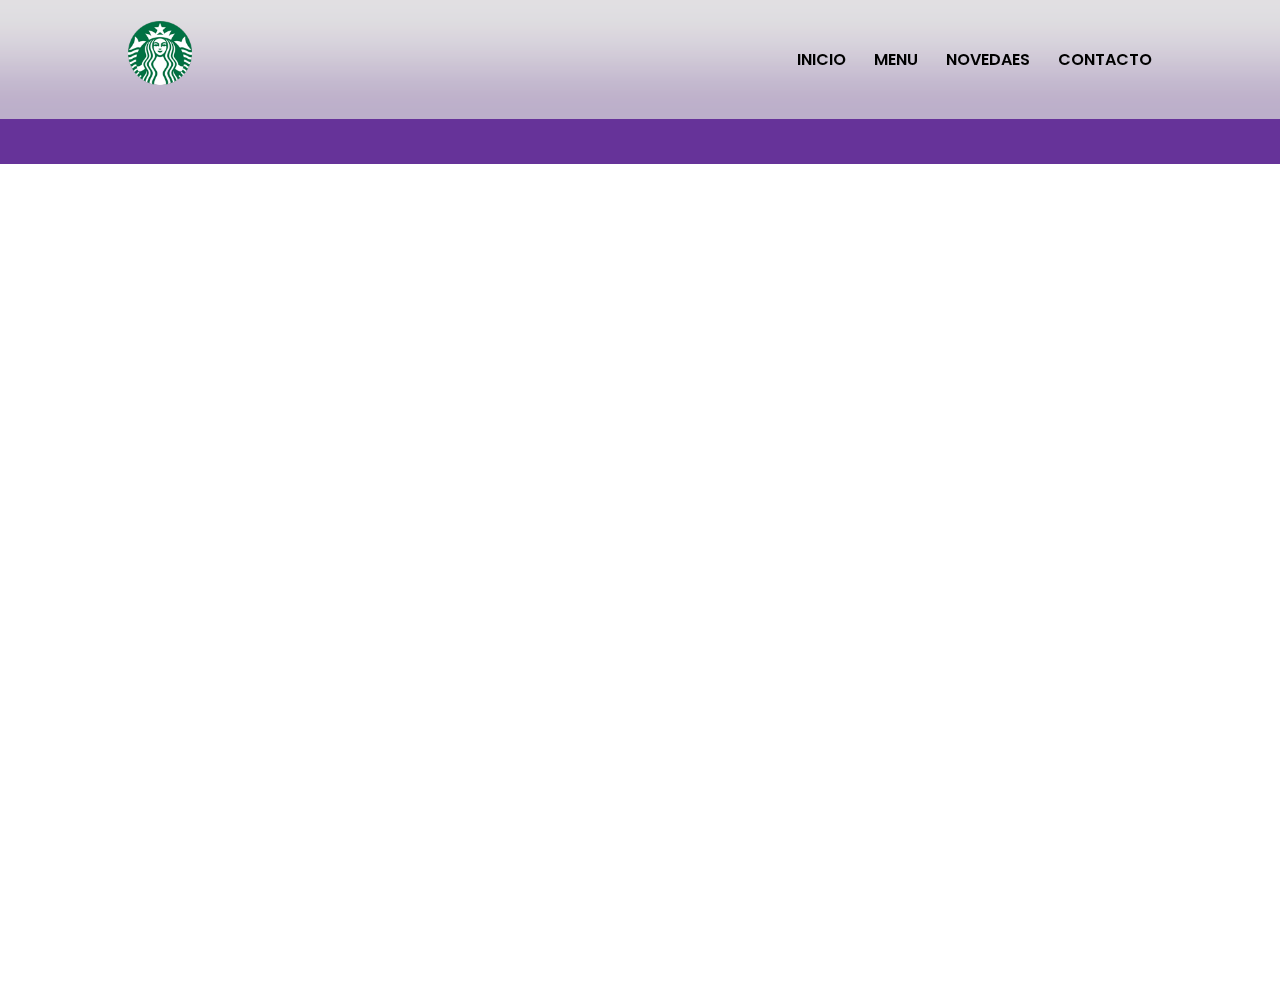
==== index.html @ 30bf035c "feat: :tada: Creacion del repositorio" ====
<!DOCTYPE html>
<html lang="en">

<head>
    <meta charset="UTF-8">
    <meta name="viewport" content="width=device-width, initial-scale=1.0">
    <title>Navbar Responsive</title>
    <link rel="stylesheet" href="styles.css">
    <link href='https://unpkg.com/boxicons@2.1.4/css/boxicons.min.css' rel='stylesheet'>
</head>

<body>
    <header class="header">

        <a href="#" class="logo"><img src="resource/logo.png" alt="logo" id="logo"></div></a>

        <input type="checkbox" id="check">
        <label for="check" class="icons">

            <img class='bx bx-menu' id="menu-icon" src="resource/menu.png" alt="">
            <img class='bx bx-menu-alt-right' id="close-icon" src="resource/close.png" alt="">

        </label>

        <nav class="navbar">
            <a href="" style="--i:0;">INICIO</a>
            <a href="https://www.starbucks.com.co/menu" style="--i:1;">MENU</a>
            <a href="https://www.starbucks.com.co/seccion/novedades" style="--i:2;">NOVEDAES</a>
            <a href="https://www.starbucks.com.co/stores" style="--i:3;">CONTACTO</a>
        </nav>
    </header>
    <section>
        
    </section>

</body>

</html>
---- styles.css ----
@import url('https://fonts.googleapis.com/css2?family=Poppins:ital,wght@0,100;0,200;0,300;0,400;0,500;0,600;0,700;0,800;0,900;1,100;1,200;1,300;1,400;1,500;1,600;1,700;1,800;1,900&display=swap');


* {
    margin: 0;
    padding: 0;
    box-sizing: border-box;
    font-family: "Poppins", sans-serif;
}

body {
    min-height: 100vh;
/*    background: url("resource/Rect-Light.svg") no-repeat;*/
    background-color: ;
    background-size: cover;
    background-position: center;
}

.header {
    position: fixed;
    top: 0;
    left: 0;
    width: 100%;
    padding: 1.3rem 10%;
    /*background: rgba(0, 0, 0, .1);
 backdrop-filter: blur(50px);*/
    display: flex;
    justify-content: space-between;
    align-items: center;
    z-index: 100;
}

.header::before {
    content: '';
    position: absolute;
    top: 0;
    left: 0;
    width: 100%;
    height: 100%;
    background: rgba(0, 0, 0, .1);
    backdrop-filter: blur(50px);
    z-index: -1;
}

.header::after {
    content: '';
    position: absolute;
    top: 0;
    left: -100%;
    width: 100%;
    height: 100%;
    background: linear-gradient(90deg, transparent, rgba(255, 255, 255, .4), transparent);
    transition: 2s;
}

.header:hover::after {
    left: 100%;
}

.logo {
    font-size: 2rem;
    color: #fff;
    text-decoration: none;
    font-weight: 700;
    
}

#logo{
    height: 4rem;
}
.navbar a {
    font-size: 1rem;
    color: #000;
    text-decoration: none;
    font-weight: 600;
    margin-left: 1.5rem;
}

#check {
    display: none;
}

.icons {
    position: absolute;
    right: 5%;
    font-size: 2.8rem;
    color: #fff;
    cursor: pointer;
    display: none;
}

section {
    margin: 100px auto;
    padding: 2rem;
    color: rebeccapurple;
    background-color: rebeccapurple;
}

.card {
    width: 252px;
    height: 265px;
    background: white;
    border-radius: 30px;
    box-shadow: 2px 2px 20px#bebebe ;
    transition: 0.2s ease-in-out;
}

.img {
    width: 100%;
    height: 50%;
    border-top-left-radius: 30px;
    border-top-right-radius: 30px;
    background: linear-gradient(#e66465, #9198e5);
    display: flex;
    align-items: top;
    justify-content: right;
}

.save {
    transition: 0.2s ease-in-out;
    border-radius: 10px;
    margin: 20px;
    width: 30px;
    height: 30px;
    background-color: #ffffff;
    display: flex;
    align-items: center;
    justify-content: center;
}

.text {
    margin: 20px;
    display: flex;
    flex-direction: column;
    align-items: space-around;
}

.save .svg {
    transition: 0.2s ease-in-out;
    width: 15px;
    height: 15px;
}

.icon-box {
    margin-top: 15px;
    width: 70%;
    padding: 10px;
    background-color: #e3fff9;
    border-radius: 10px;
    display: flex;
    align-items: center;
    justify-content: left;
}

.icon-box svg {
    width: 17px;
}

.text .h3 {
    font-family: 'Lucida Sans' sans-serif;
    font-size: 15px;
    font-weight: 600;
    color: black;
}

.text .p {
    font-family: 'Lucida Sans' sans-serif;
    color: #999999;
    font-size: 13px;
}

.icon-box .span {
    margin-left: 10px;
    font-family: 'Lucida Sans' sans-serif;
    font-size: 13px;
    font-weight: 500;
    color: #9198e5;
}

.card:hover {
    cursor: pointer;
    box-shadow: 0px 10px 20px rgba(0, 0, 0, 0.1);
}

.save:hover {
    transform: scale(1.1) rotate(10deg);
}

.save:hover .svg {
    fill: #ced8de;
}







/*BREAKPOINTS*/

@media (max-width: 990px) {

    .header {
        padding: 1.3rem 5%;

    }

}

@media (max-width: 768px) {

    .icons {
        display: inline-flex;
    }

    #check:checked~.icons #menu-icon {
        display: none;
    }

    .icons #close-icon {
        display: none;
    }

    #check:checked~.icons #close-icon {
        display: block;
    }

    .navbar {
        position: absolute;
        top: 100%;
        left: 0;
        width: 100%;
        height: 0;
        background: rgba(0, 0, 0, .1);
        backdrop-filter: blur(50px);
        box-shadow: 0 .5 1rem rgba(0, 0, 0, .1);
        overflow: hidden;
        transition: .3s ease;
    }

    #check:checked~.navbar {
        height: 17.7rem;
    }

    .navbar a {
        display: block;
        font-size: 1.1rem;
        margin: 1.5rem 0;
        text-align: center;
        transform: translateY(-50px);
        opacity: 0;
        transition: .3s ease;

    }

    #check:checked~.navbar a {
        transform: translateY(0);
        transition-delay: calc(.15s * var(--i));
        opacity: 1;
    }

}
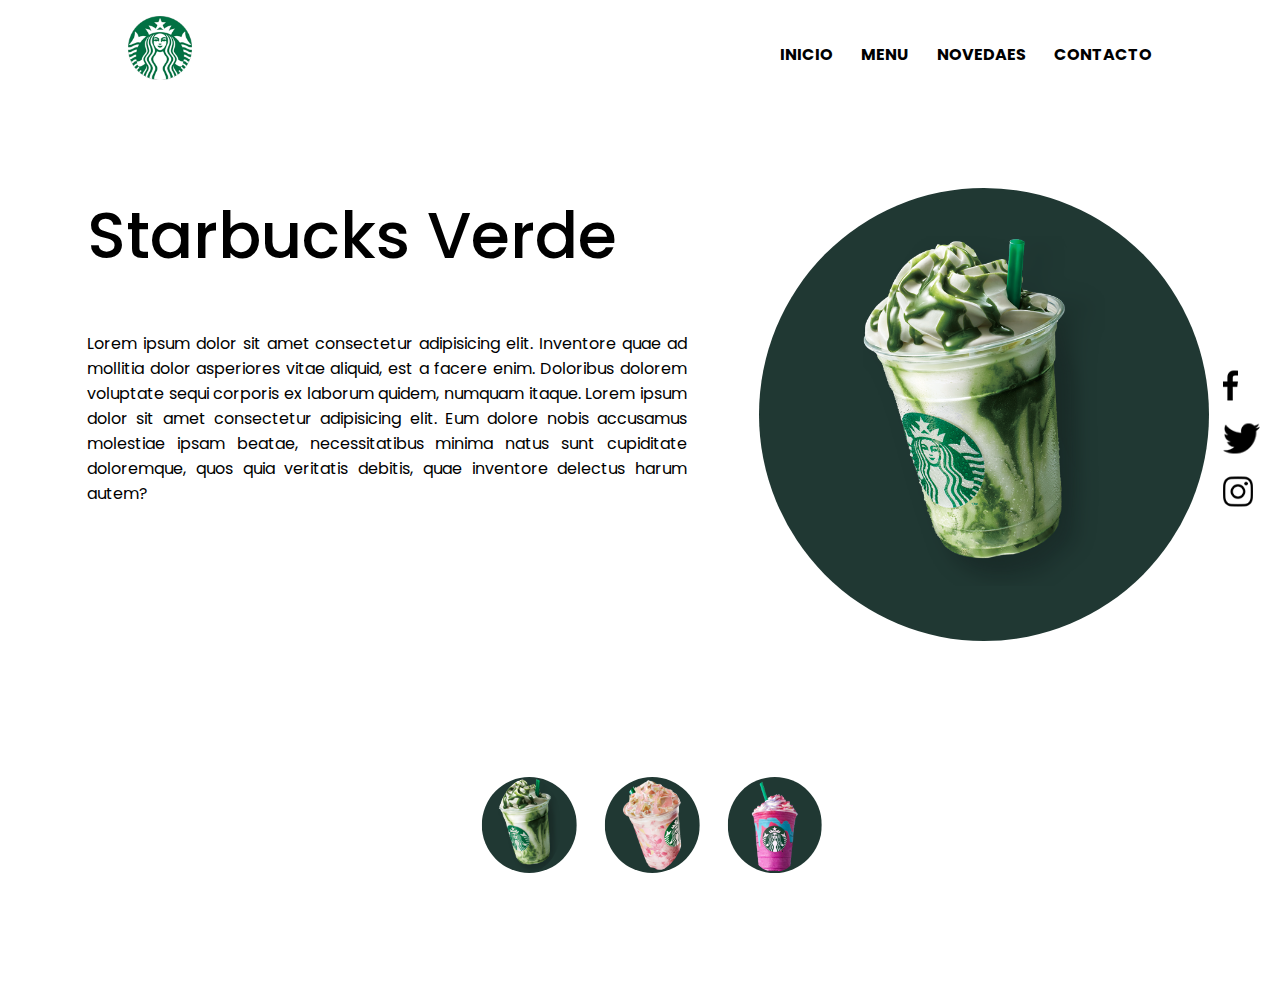
==== commit f3facb80: "feat: :lipstick: nuevos estilos" ====
--- a/index.html
+++ b/index.html
@@ -4,7 +4,7 @@
 <head>
     <meta charset="UTF-8">
     <meta name="viewport" content="width=device-width, initial-scale=1.0">
-    <title>Navbar Responsive</title>
+    <title>Starbucks</title>
     <link rel="stylesheet" href="styles.css">
     <link href='https://unpkg.com/boxicons@2.1.4/css/boxicons.min.css' rel='stylesheet'>
 </head>
@@ -30,7 +30,35 @@
         </nav>
     </header>
     <section>
-        
+
+        <div class="contenedor-principal">
+            <div class="descripcion-producto">
+                <h1>Starbucks Verde</h1>
+                <p>Lorem ipsum dolor sit amet consectetur adipisicing elit. Inventore quae ad mollitia dolor asperiores
+                    vitae aliquid, est a facere enim. Doloribus dolorem voluptate sequi corporis ex laborum quidem,
+                    numquam itaque.
+                Lorem ipsum dolor sit amet consectetur adipisicing elit. Eum dolore nobis accusamus molestiae ipsam beatae, necessitatibus minima natus sunt cupiditate doloremque, quos quia veritatis debitis, quae inventore delectus harum autem?</p>
+            </div>
+
+            <div class="imagen">
+                <img src="resource/img1.png" alt="">
+            </div>
+
+        </div>
+
+        <div class="redes-sociales">
+            <a href="https://www.facebook.com/StarbucksColombia/?locale=es_LA" class="icono-facebook"><img
+                    src="resource/facebook.png" alt="Facebook"></a>
+            <a href="https://twitter.com/Starbucks" class="icono-twitter"><img src="resource/twitter.png" alt="Twitter"></a>
+            <a href="https://www.instagram.com/starbuckscol/?hl=es" class="icono-instagram"><img src="resource/instagram.png" alt="Instagram"></a>
+        </div>
+
+        <foooter class="footer">
+            <a href="#"><img src="resource/thumb1.png" alt=""></a>
+            <a href="thumb2.html"><img src="resource/thumb2.png" alt=""></a>
+            <a href="thumb3.html"><img src="resource/thumb3.png" alt=""></a>
+        </foooter>
+
     </section>
 
 </body>
--- a/styles.css
+++ b/styles.css
@@ -4,14 +4,14 @@
 * {
     margin: 0;
     padding: 0;
+    font-size: 16px;
     box-sizing: border-box;
     font-family: "Poppins", sans-serif;
 }
 
 body {
     min-height: 100vh;
-/*    background: url("resource/Rect-Light.svg") no-repeat;*/
-    background-color: ;
+    /*    background: url("resource/Rect-Light.svg") no-repeat;*/
     background-size: cover;
     background-position: center;
 }
@@ -21,7 +21,8 @@
     top: 0;
     left: 0;
     width: 100%;
-    padding: 1.3rem 10%;
+    padding: 1rem 10%;
+    background-color: #ffffff;
     /*background: rgba(0, 0, 0, .1);
  backdrop-filter: blur(50px);*/
     display: flex;
@@ -30,50 +31,27 @@
     z-index: 100;
 }
 
-.header::before {
-    content: '';
-    position: absolute;
-    top: 0;
-    left: 0;
-    width: 100%;
-    height: 100%;
-    background: rgba(0, 0, 0, .1);
-    backdrop-filter: blur(50px);
-    z-index: -1;
-}
-
-.header::after {
-    content: '';
-    position: absolute;
-    top: 0;
-    left: -100%;
-    width: 100%;
-    height: 100%;
-    background: linear-gradient(90deg, transparent, rgba(255, 255, 255, .4), transparent);
-    transition: 2s;
-}
-
-.header:hover::after {
-    left: 100%;
-}
-
 .logo {
     font-size: 2rem;
     color: #fff;
     text-decoration: none;
     font-weight: 700;
-    
-}
-
-#logo{
+
+}
+
+#logo {
     height: 4rem;
 }
+
 .navbar a {
     font-size: 1rem;
     color: #000;
     text-decoration: none;
-    font-weight: 600;
+    font-weight: 650;
     margin-left: 1.5rem;
+    align-items: center;
+    text-align: center;
+    background-color: #ffffff;
 }
 
 #check {
@@ -87,114 +65,111 @@
     color: #fff;
     cursor: pointer;
     display: none;
+    background-color: rgba(0, 0, 0, .2);
+    padding: 8px;
+    border-radius: 5px;
 }
 
 section {
     margin: 100px auto;
     padding: 2rem;
-    color: rebeccapurple;
-    background-color: rebeccapurple;
-}
-
-.card {
-    width: 252px;
-    height: 265px;
-    background: white;
-    border-radius: 30px;
-    box-shadow: 2px 2px 20px#bebebe ;
-    transition: 0.2s ease-in-out;
-}
-
-.img {
     width: 100%;
-    height: 50%;
-    border-top-left-radius: 30px;
-    border-top-right-radius: 30px;
-    background: linear-gradient(#e66465, #9198e5);
+    background-color: #ffffff;
+}
+
+
+.contenedor-principal {
+
+    margin: 3.5rem 2rem 1rem 3rem;
     display: flex;
-    align-items: top;
-    justify-content: right;
-}
-
-.save {
-    transition: 0.2s ease-in-out;
-    border-radius: 10px;
-    margin: 20px;
-    width: 30px;
+    flex-wrap: wrap;
+    justify-content: center;
+    gap: 4.5rem;
+}
+
+
+.descripcion-producto {
+    flex: 1;
+    min-width: 300px;
+    max-width: 600px;
+    box-sizing: border-box;
+}
+
+.descripcion-producto h1 {
+
+    margin-bottom: 3rem;
+    font-size: 4rem;
+    font-weight: 500;
+    font-family: 'Poppins', 'Courier New', Courier, monospace;
+}
+
+.descripcion-producto p {
+    text-align: justify;
+    font-family: 'Poppins', 'Courier New', Courier, monospace;
+
+}
+
+.imagen{
+    background-color: #203833;
+    padding: 3rem;
+    border-radius: 50%;
+    height: 100%;
+    width: 450px;
+    text-align: center;
+}
+
+.imagen img {
+    
+    flex: 1;
+    height: 350px;
+    box-sizing: border-box;
+
+}
+
+.redes-sociales {
+    position: fixed;
+    top: 50%;
+    right: 20px;
+    transform: translateY(-50%);
+}
+
+.redes-sociales a {
+    display: block;
+    margin-bottom: 16px;
+    align-items: center;
+}
+
+.redes-sociales img {
     height: 30px;
-    background-color: #ffffff;
-    display: flex;
-    align-items: center;
-    justify-content: center;
-}
-
-.text {
-    margin: 20px;
-    display: flex;
-    flex-direction: column;
-    align-items: space-around;
-}
-
-.save .svg {
-    transition: 0.2s ease-in-out;
-    width: 15px;
-    height: 15px;
-}
-
-.icon-box {
-    margin-top: 15px;
-    width: 70%;
-    padding: 10px;
-    background-color: #e3fff9;
-    border-radius: 10px;
-    display: flex;
-    align-items: center;
-    justify-content: left;
-}
-
-.icon-box svg {
-    width: 17px;
-}
-
-.text .h3 {
-    font-family: 'Lucida Sans' sans-serif;
-    font-size: 15px;
-    font-weight: 600;
-    color: black;
-}
-
-.text .p {
-    font-family: 'Lucida Sans' sans-serif;
-    color: #999999;
-    font-size: 13px;
-}
-
-.icon-box .span {
-    margin-left: 10px;
-    font-family: 'Lucida Sans' sans-serif;
-    font-size: 13px;
-    font-weight: 500;
-    color: #9198e5;
-}
-
-.card:hover {
-    cursor: pointer;
-    box-shadow: 0px 10px 20px rgba(0, 0, 0, 0.1);
-}
-
-.save:hover {
-    transform: scale(1.1) rotate(10deg);
-}
-
-.save:hover .svg {
-    fill: #ced8de;
-}
-
-
-
-
-
-
+}
+
+
+.footer {
+
+    position: fixed;
+    left: 50%;
+    bottom: 0px;
+    padding: 20px;
+
+    transform: translateX(-50%);
+    box-sizing: border-box;
+    overflow-x: auto; 
+    white-space: nowrap;
+    filter: drop-shadow(4px 4px 16px rgba(255, 255, 255, 0.9));
+}
+
+.footer a {
+    margin-left: 1.5rem;
+    
+}
+
+.footer img {
+    background-color: #203833;
+    border-radius: 50%;
+    padding-block: 1px;
+    padding-inline: 15px;
+    height: 6rem;
+}
 
 /*BREAKPOINTS*/
 
@@ -231,9 +206,7 @@
         left: 0;
         width: 100%;
         height: 0;
-        background: rgba(0, 0, 0, .1);
-        backdrop-filter: blur(50px);
-        box-shadow: 0 .5 1rem rgba(0, 0, 0, .1);
+        background-color: #fff;
         overflow: hidden;
         transition: .3s ease;
     }
@@ -259,4 +232,85 @@
         opacity: 1;
     }
 
+    .contenedor-principal {
+        margin-right: 3.5rem;
+    }
+
+    .footer {
+
+        position: fixed;
+        left: 50%;
+        bottom: 0px;
+        padding: 20px;
+        transform: translateX(-50%);
+        filter: drop-shadow(4px 4px 16px rgba(255, 255, 255, 0.9));
+    }
+
+    .footer a {
+        margin-left: 1.5rem;
+    }
+
+    .imagen img {
+
+        height: 350px;
+    }
+
+    .footer img {
+        height: 5rem;
+    }
+
+}
+
+@media (max-width: 500px) {
+
+
+    .descripcion-producto {
+        flex: 1;
+        min-width: 300px;
+        max-width: 600px;
+        box-sizing: border-box;
+    }
+
+    .descripcion-producto h1 {
+
+        margin-bottom: 4rem;
+        font-size: 2.8rem;
+        font-weight: 500;
+        font-family: 'Poppins', 'Courier New', Courier, monospace;
+    }
+
+    .descripcion-producto p {
+        text-align: justify;
+        font-family: 'Poppins', 'Courier New', Courier, monospace;
+        margin-right: 3rem;
+
+    }
+
+    .footer {
+        
+        position: fixed;
+        left: 50%;
+        bottom: 0px;
+        padding: 20px;
+        transform: translateX(-50%);
+        filter: drop-shadow(4px 4px 16px rgba(255, 255, 255, 0.9));
+    }
+
+    .footer a {
+        margin-left: 1rem;
+    }
+
+    .imagen{
+        max-width: 400px;
+        background-color: none;
+    }
+    .imagen img {
+        height: 250px;
+        margin: 0;
+    }
+
+    .footer img {
+        height: 4rem;
+    }
+
 }